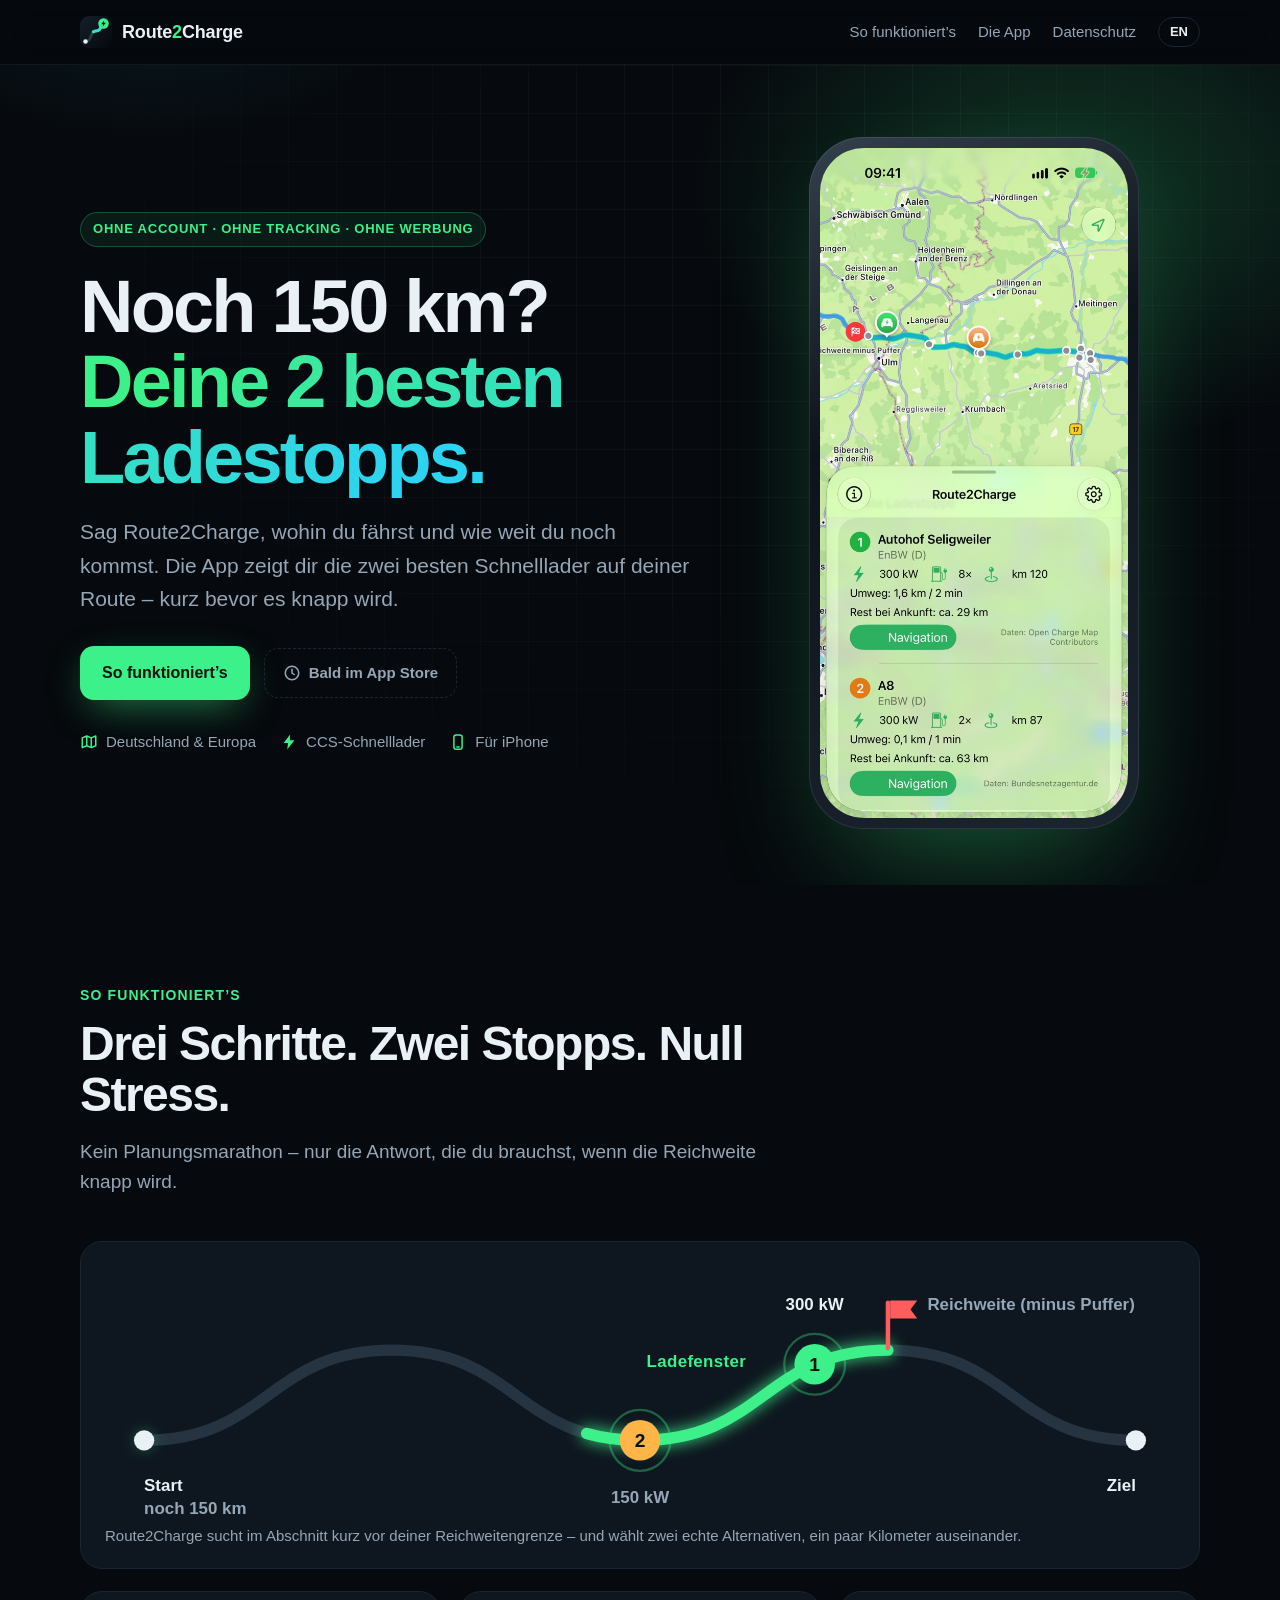
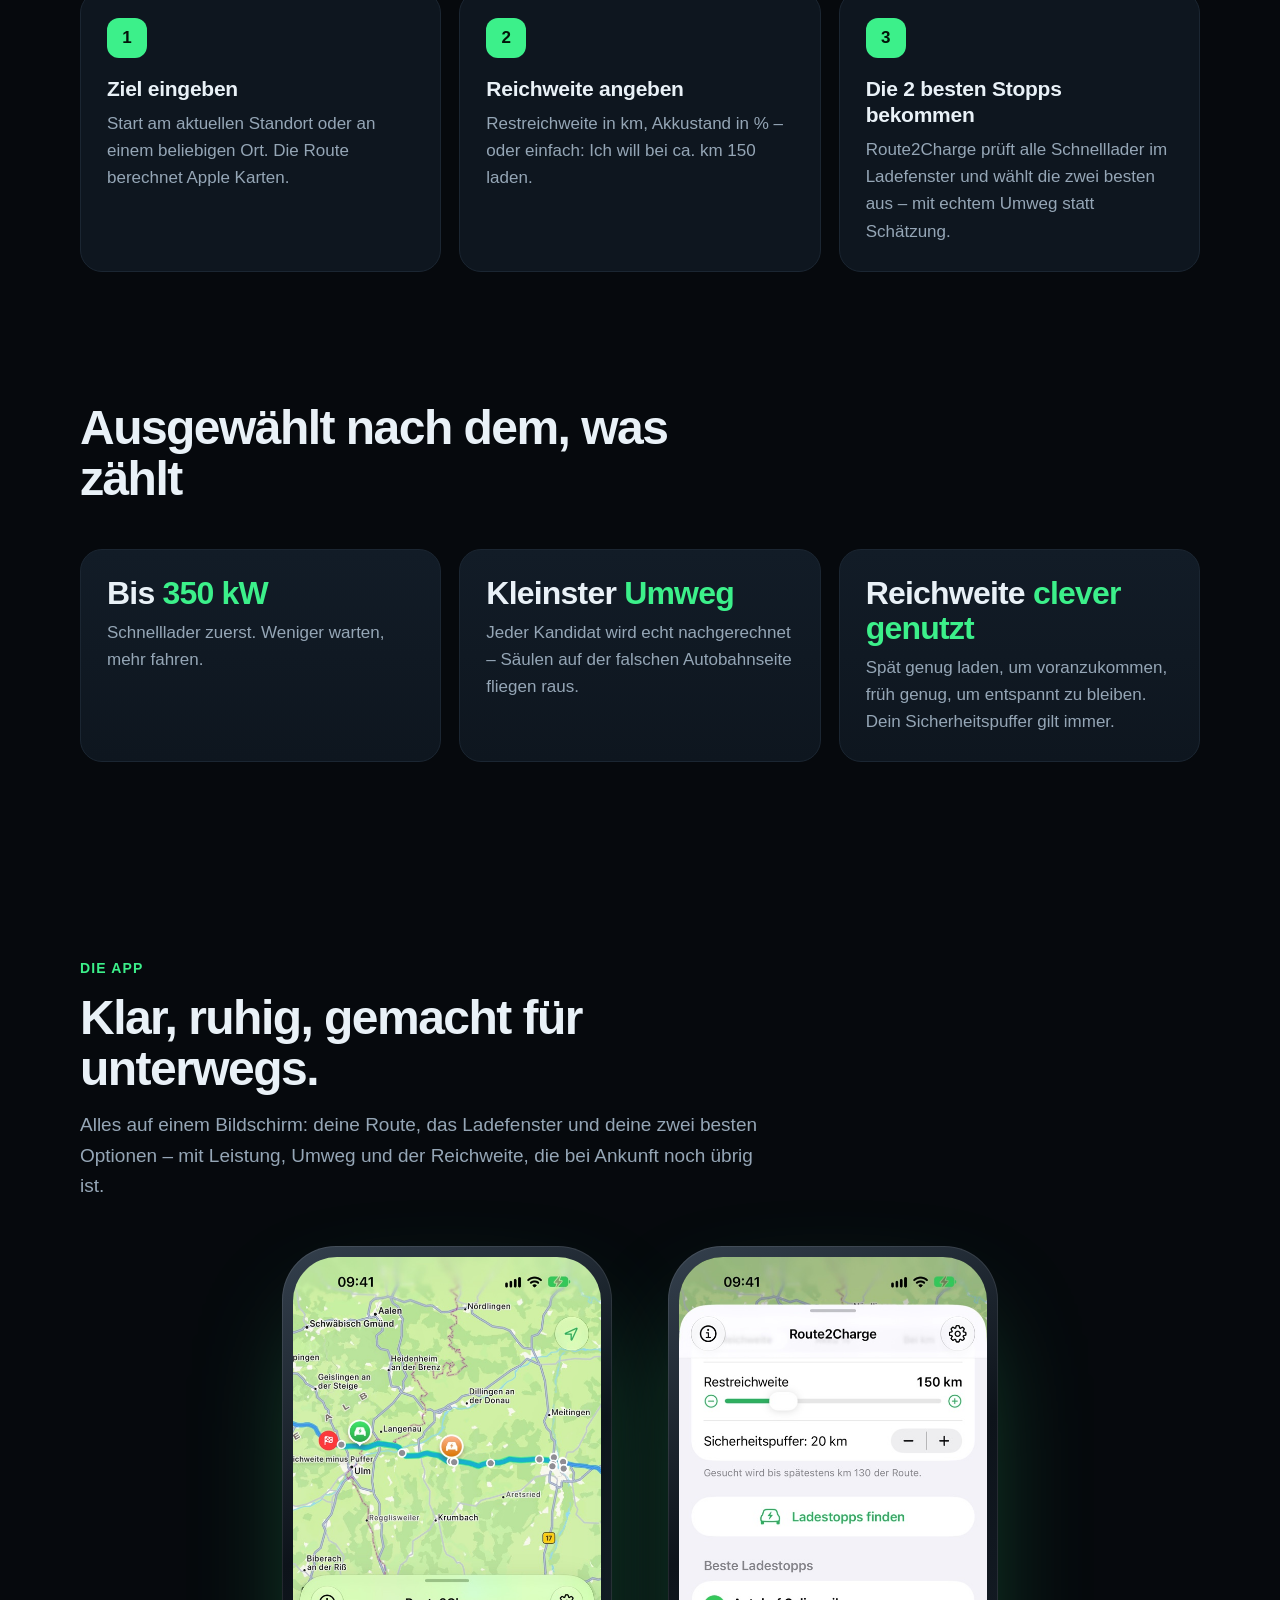
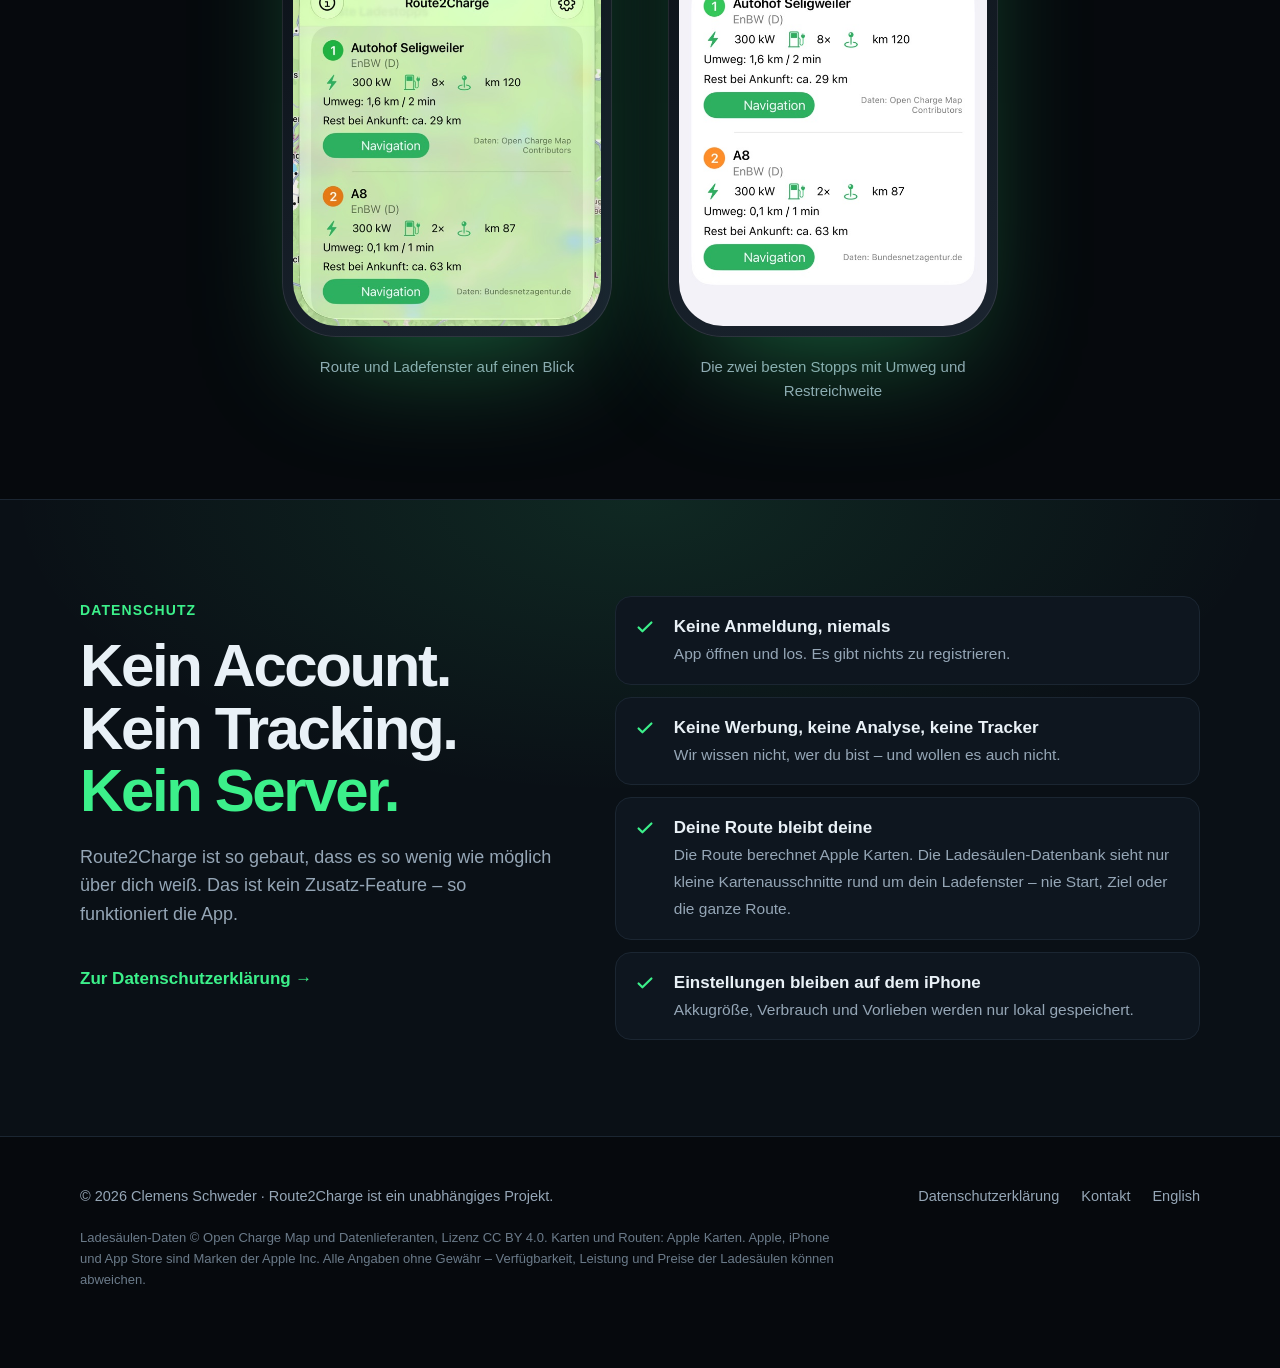
==== de/index.html @ 1ede8e58 "Website fuer Route2Charge (EN/DE) Statische Seite ohne JavaScript, Cookies und externe Dienste: Star" ====
<!doctype html>
<html lang="de">
<head>
<meta charset="utf-8">
<meta name="viewport" content="width=device-width, initial-scale=1, viewport-fit=cover">
<meta http-equiv="Content-Security-Policy" content="default-src 'self'; img-src 'self' data:; style-src 'self'; script-src 'none'; object-src 'none'; base-uri 'none'; form-action 'none'">
<meta name="referrer" content="no-referrer">
<title>Route2Charge – deine 2 besten Ladestopps</title>
<meta name="description" content="Noch 150 km? Route2Charge zeigt dir die zwei besten Schnelllader auf deiner Route – kurz bevor es knapp wird. Ohne Account, ohne Tracking, ohne Werbung.">
<meta name="theme-color" content="#06090d">
<meta name="color-scheme" content="dark">
<link rel="canonical" href="https://route2charge.github.io/de/">
<link rel="alternate" hreflang="en" href="https://route2charge.github.io/">
<link rel="alternate" hreflang="de" href="https://route2charge.github.io/de/">
<link rel="alternate" hreflang="x-default" href="https://route2charge.github.io/">
<link rel="icon" href="../assets/icon.svg" type="image/svg+xml">
<link rel="apple-touch-icon" href="../assets/apple-touch-icon.png">
<link rel="stylesheet" href="../assets/style.css">
<meta property="og:type" content="website">
<meta property="og:title" content="Route2Charge – deine 2 besten Ladestopps">
<meta property="og:description" content="Noch 150 km? Route2Charge zeigt dir die zwei besten Schnelllader auf deiner Route – kurz bevor es knapp wird. Ohne Account, ohne Tracking, ohne Werbung.">
<meta property="og:url" content="https://route2charge.github.io/de/">
<meta property="og:image" content="https://route2charge.github.io/assets/og-de.png">
<meta name="twitter:card" content="summary_large_image">
</head>
<body>
<a class="skip" href="#main">Zum Inhalt springen</a>
<header class="site-header">
  <div class="wrap">
    <a class="brand" href="index.html" aria-label="Route2Charge – Start">
      <img src="../assets/icon.svg" alt="" width="32" height="32">
      <span>Route<b>2</b>Charge</span>
    </a>
    <nav class="nav" aria-label="Main">
      <a class="hide-sm" href="#how">So funktioniert’s</a>
      <a class="hide-sm" href="#app">Die App</a>
      <a class="hide-sm" href="#privacy">Datenschutz</a>
      <a class="lang" href="../index.html" hreflang="en" lang="en" title="English">EN</a>
    </nav>
  </div>
</header>
<main id="main">
<section class="hero">
  <div class="wrap hero-grid">
    <div>
      <span class="eyebrow">Ohne Account · Ohne Tracking · Ohne Werbung</span>
      <h1>Noch 150&nbsp;km? <span class="glow">Deine 2 besten Ladestopps.</span></h1>
      <p class="lead">Sag Route2Charge, wohin du fährst und wie weit du noch kommst. Die App zeigt dir die zwei besten Schnelllader auf deiner Route – kurz bevor es knapp wird.</p>
      <div class="cta-row">
        <a class="btn btn-primary" href="#how">So funktioniert’s</a>
        <span class="pill"><svg viewBox="0 0 24 24" aria-hidden="true"><circle cx="12" cy="12" r="9" fill="none" stroke="currentColor" stroke-width="2"/><path fill="none" stroke="currentColor" stroke-width="2" stroke-linecap="round" d="M12 7v5l3 2"/></svg>Bald im App Store</span>
      </div>
      <ul class="facts">
<li><svg viewBox="0 0 24 24" aria-hidden="true"><path fill="none" stroke="currentColor" stroke-width="2" stroke-linejoin="round" d="M9 4 3 6.5v13L9 17l6 2.5 6-2.5v-13L15 6.5 9 4zm0 0v13m6-10.5v13"/></svg>Deutschland &amp; Europa</li>
<li><svg viewBox="0 0 24 24" aria-hidden="true"><path fill="currentColor" d="M13.5 2 4.8 13.2h5.9L9.6 22l9.6-12.4h-6.1z"/></svg>CCS-Schnelllader</li>
<li><svg viewBox="0 0 24 24" aria-hidden="true"><rect x="6.5" y="2.5" width="11" height="19" rx="3" fill="none" stroke="currentColor" stroke-width="2"/><path stroke="currentColor" stroke-width="2" stroke-linecap="round" d="M10.5 18.5h3"/></svg>Für iPhone</li>
      </ul>
    </div>
    <div class="phone"><img src="../assets/screens/route.jpg" alt="Route2Charge auf dem iPhone: Route von Karlsfeld nach Stuttgart mit grün markiertem Ladefenster und zwei empfohlenen Ladesäulen." width="1206" height="2622"></div>
  </div>
</section>

<section id="how">
  <div class="wrap">
    <div class="section-head">
      <span class="kicker">So funktioniert’s</span>
      <h2>Drei Schritte. Zwei Stopps. Null Stress.</h2>
      <p>Kein Planungsmarathon – nur die Antwort, die du brauchst, wenn die Reichweite knapp wird.</p>
    </div>
    <div class="route-card">
      <svg class="route-svg" viewBox="0 0 960 230" role="img" aria-labelledby="rt rd">
  <title id="rt">So wählt Route2Charge deine Ladestopps</title>
  <desc id="rd">Eine Route vom Start zum Ziel. Kurz vor der Reichweitengrenze ist ein grünes Ladefenster markiert, darin Empfehlung 1 und Empfehlung 2.</desc>
  <defs>
    <filter id="glow" x="-10%" y="-60%" width="120%" height="220%">
      <feGaussianBlur stdDeviation="7" result="b"/>
      <feMerge><feMergeNode in="b"/><feMergeNode in="SourceGraphic"/></feMerge>
    </filter>
  </defs>
  <path class="r-base" d="M40 160 C150 160 150 80 260 80 C370 80 370 160 480 160 C590 160 590 80 700 80 C810 80 810 160 920 160" fill="none" stroke-width="10" stroke-linecap="round"/>
  <path class="r-window" d="M40 160 C150 160 150 80 260 80 C370 80 370 160 480 160 C590 160 590 80 700 80 C810 80 810 160 920 160" pathLength="100" stroke-dasharray="0 45 30 100" fill="none" stroke-width="10" stroke-linecap="round" filter="url(#glow)"/>
  <text class="r-text-accent r-sm-hide" x="530" y="95" text-anchor="middle">Ladefenster</text>

  <circle class="r-dot" cx="40" cy="160" r="9"/>
  <text class="r-text-strong" x="40" y="205" text-anchor="start">Start</text>
  <text class="r-text r-sm-hide" x="40" y="225" text-anchor="start">noch 150 km</text>

  <g transform="translate(480 160)">
    <circle class="r-ring" r="27"/>
    <circle class="r-m2" r="18"/>
    <text class="r-num" y="6" text-anchor="middle">2</text>
  </g>
  <text class="r-text" x="480" y="216" text-anchor="middle">150 kW</text>

  <g transform="translate(635 92.5)">
    <circle class="r-ring" r="27"/>
    <circle class="r-m1" r="18"/>
    <text class="r-num" y="6" text-anchor="middle">1</text>
  </g>
  <text class="r-text-strong" x="635" y="44" text-anchor="middle">300 kW</text>

  <g transform="translate(700 80)">
    <rect class="r-flag" x="-2" y="-44" width="4" height="44" rx="2"/>
    <path class="r-flag" d="M2 -44 h24 l-6 8 6 8 h-24 z"/>
  </g>
  <text class="r-text r-sm-hide" x="735" y="44" text-anchor="start">Reichweite (minus Puffer)</text>

  <g transform="translate(920 160)">
    <circle class="r-dot" r="9"/>
  </g>
  <text class="r-text-strong" x="920" y="205" text-anchor="end">Ziel</text>
</svg>
      <p class="route-caption">Route2Charge sucht im Abschnitt kurz vor deiner Reichweitengrenze – und wählt zwei echte Alternativen, ein paar Kilometer auseinander.</p>
    </div>
    <div class="steps">
<article class="card"><div class="step-num">1</div><h3>Ziel eingeben</h3><p>Start am aktuellen Standort oder an einem beliebigen Ort. Die Route berechnet Apple Karten.</p></article>
<article class="card"><div class="step-num">2</div><h3>Reichweite angeben</h3><p>Restreichweite in km, Akkustand in % – oder einfach: Ich will bei ca. km 150 laden.</p></article>
<article class="card"><div class="step-num">3</div><h3>Die 2 besten Stopps bekommen</h3><p>Route2Charge prüft alle Schnelllader im Ladefenster und wählt die zwei besten aus – mit echtem Umweg statt Schätzung.</p></article>
    </div>
  </div>
</section>

<section class="criteria-section" aria-labelledby="crit">
  <div class="wrap">
    <div class="section-head"><h2 id="crit">Ausgewählt nach dem, was zählt</h2></div>
    <div class="criteria">
<article class="card"><div class="big">Bis <span>350&nbsp;kW</span></div><p>Schnelllader zuerst. Weniger warten, mehr fahren.</p></article>
<article class="card"><div class="big">Kleinster <span>Umweg</span></div><p>Jeder Kandidat wird echt nachgerechnet – Säulen auf der falschen Autobahnseite fliegen raus.</p></article>
<article class="card"><div class="big">Reichweite <span>clever genutzt</span></div><p>Spät genug laden, um voranzukommen, früh genug, um entspannt zu bleiben. Dein Sicherheitspuffer gilt immer.</p></article>
    </div>
  </div>
</section>

<section id="app">
  <div class="wrap">
    <div class="section-head">
      <span class="kicker">Die App</span>
      <h2>Klar, ruhig, gemacht für unterwegs.</h2>
      <p>Alles auf einem Bildschirm: deine Route, das Ladefenster und deine zwei besten Optionen – mit Leistung, Umweg und der Reichweite, die bei Ankunft noch übrig ist.</p>
    </div>
    <div class="screens">
<figure><div class="phone"><img src="../assets/screens/route.jpg" alt="Die Karte zeigt die Route, das grüne Ladefenster und beide empfohlenen Ladesäulen." width="1206" height="2622" loading="lazy"></div><figcaption>Route und Ladefenster auf einen Blick</figcaption></figure>
<figure><div class="phone"><img src="../assets/screens/stops.jpg" alt="Liste der zwei empfohlenen Ladesäulen mit Leistung, Anzahl Ladepunkte, Umweg und Restreichweite." width="1206" height="2622" loading="lazy"></div><figcaption>Die zwei besten Stopps mit Umweg und Restreichweite</figcaption></figure>
    </div>
  </div>
</section>

<section id="privacy" class="privacy-band">
  <div class="wrap privacy-grid">
    <div>
      <span class="kicker">Datenschutz</span>
      <p class="claim"><span>Kein Account.</span><span>Kein Tracking.</span><span>Kein Server.</span></p>
      <p>Route2Charge ist so gebaut, dass es so wenig wie möglich über dich weiß. Das ist kein Zusatz-Feature – so funktioniert die App.</p>
      <a class="more" href="datenschutz.html">Zur Datenschutzerklärung →</a>
    </div>
    <ul class="checklist">
<li><svg viewBox="0 0 24 24" aria-hidden="true"><path fill="none" stroke="currentColor" stroke-width="2.4" stroke-linecap="round" stroke-linejoin="round" d="M5 12.5l4.2 4.2L19 7"/></svg><div><strong>Keine Anmeldung, niemals</strong><span>App öffnen und los. Es gibt nichts zu registrieren.</span></div></li>
<li><svg viewBox="0 0 24 24" aria-hidden="true"><path fill="none" stroke="currentColor" stroke-width="2.4" stroke-linecap="round" stroke-linejoin="round" d="M5 12.5l4.2 4.2L19 7"/></svg><div><strong>Keine Werbung, keine Analyse, keine Tracker</strong><span>Wir wissen nicht, wer du bist – und wollen es auch nicht.</span></div></li>
<li><svg viewBox="0 0 24 24" aria-hidden="true"><path fill="none" stroke="currentColor" stroke-width="2.4" stroke-linecap="round" stroke-linejoin="round" d="M5 12.5l4.2 4.2L19 7"/></svg><div><strong>Deine Route bleibt deine</strong><span>Die Route berechnet Apple Karten. Die Ladesäulen-Datenbank sieht nur kleine Kartenausschnitte rund um dein Ladefenster – nie Start, Ziel oder die ganze Route.</span></div></li>
<li><svg viewBox="0 0 24 24" aria-hidden="true"><path fill="none" stroke="currentColor" stroke-width="2.4" stroke-linecap="round" stroke-linejoin="round" d="M5 12.5l4.2 4.2L19 7"/></svg><div><strong>Einstellungen bleiben auf dem iPhone</strong><span>Akkugröße, Verbrauch und Vorlieben werden nur lokal gespeichert.</span></div></li>
    </ul>
  </div>
</section>
</main>
<footer class="site-footer">
  <div class="wrap">
    <div class="footer-top">
      <span>© 2026 Clemens Schweder · Route2Charge ist ein unabhängiges Projekt.</span>
      <nav class="footer-links" aria-label="Footer">
        <a href="datenschutz.html">Datenschutzerklärung</a>
        <a href="mailto:route2charge@proton.me">Kontakt</a>
        <a href="../index.html" hreflang="en">English</a>
      </nav>
    </div>
    <p class="credits">Ladesäulen-Daten © Open Charge Map und Datenlieferanten, Lizenz CC BY 4.0. Karten und Routen: Apple Karten. Apple, iPhone und App Store sind Marken der Apple Inc. Alle Angaben ohne Gewähr – Verfügbarkeit, Leistung und Preise der Ladesäulen können abweichen.</p>
  </div>
</footer>
</body>
</html>
---- assets/style.css ----
/* Route2Charge – Website
   Bewusst schlicht: nur HTML + CSS, kein JavaScript, keine Cookies,
   keine externen Schriften oder Dienste. */

:root {
  --bg: #06090d;
  --bg-2: #0a1016;
  --card: #0e161f;
  --card-2: #121c27;
  --line: #1b2632;
  --text: #e9f1f7;
  --muted: #95a6b6;
  --faint: #6b7b8a;
  --accent: #3cf08a;
  --accent-2: #2dd4f0;
  --accent-ink: #03140a;
  --second: #ffb547;
  --danger: #ff5d5d;
  --radius: 22px;
  --max: 1120px;
  --font: -apple-system, BlinkMacSystemFont, "SF Pro Display", "SF Pro Text", "Segoe UI", Roboto, "Helvetica Neue", Arial, sans-serif;
}

* { box-sizing: border-box; }
html { -webkit-text-size-adjust: 100%; scroll-behavior: smooth; }
@media (prefers-reduced-motion: reduce) { html { scroll-behavior: auto; } }

body {
  margin: 0;
  background: var(--bg);
  color: var(--text);
  font-family: var(--font);
  font-size: 17px;
  line-height: 1.6;
  -webkit-font-smoothing: antialiased;
  text-rendering: optimizeLegibility;
}

img { max-width: 100%; height: auto; display: block; }
a { color: var(--accent); text-decoration: none; }
a:hover { text-decoration: underline; text-underline-offset: 3px; }
a:focus-visible { outline: 2px solid var(--accent); outline-offset: 3px; border-radius: 6px; }

.wrap { width: min(100% - 32px, var(--max)); margin-inline: auto; }
.skip { position: absolute; left: -999px; top: 8px; }
.skip:focus { left: 16px; z-index: 20; background: var(--accent); color: var(--accent-ink); padding: 8px 14px; border-radius: 10px; }

/* ---------- Header ---------- */
.site-header {
  position: sticky; top: 0; z-index: 10;
  background: rgba(6, 9, 13, .74);
  -webkit-backdrop-filter: saturate(160%) blur(14px);
  backdrop-filter: saturate(160%) blur(14px);
  border-bottom: 1px solid rgba(255, 255, 255, .06);
}
.site-header .wrap { display: flex; align-items: center; justify-content: space-between; height: 64px; gap: 16px; }
.brand { display: flex; align-items: center; gap: 10px; color: var(--text); font-weight: 750; font-size: 18px; letter-spacing: -.01em; }
.brand:hover { text-decoration: none; }
.brand img { width: 32px; height: 32px; border-radius: 9px; }
.brand b { color: var(--accent); font-weight: 850; }
.nav { display: flex; align-items: center; gap: 22px; font-size: 15px; }
.nav a { color: var(--muted); }
.nav a:hover { color: var(--text); text-decoration: none; }
.nav .lang { border: 1px solid var(--line); padding: 4px 11px; border-radius: 999px; color: var(--text); font-weight: 650; font-size: 13px; }
.nav .lang:hover { border-color: var(--accent); }
@media (max-width: 720px) { .nav .hide-sm { display: none; } }

/* ---------- Hero ---------- */
.hero { position: relative; overflow: hidden; padding: 72px 0 56px; isolation: isolate; }
.hero::before {
  content: ""; position: absolute; inset: -30% -10% -10% -10%; z-index: -2;
  background:
    radial-gradient(620px 420px at 78% 32%, rgba(60, 240, 138, .20), transparent 62%),
    radial-gradient(520px 380px at 18% 8%, rgba(45, 212, 240, .13), transparent 62%);
}
.hero::after {
  content: ""; position: absolute; inset: 0; z-index: -1;
  background-image:
    linear-gradient(rgba(255, 255, 255, .035) 1px, transparent 1px),
    linear-gradient(90deg, rgba(255, 255, 255, .035) 1px, transparent 1px);
  background-size: 48px 48px;
  -webkit-mask-image: radial-gradient(ellipse at 60% 30%, #000 25%, transparent 72%);
  mask-image: radial-gradient(ellipse at 60% 30%, #000 25%, transparent 72%);
}
.hero-grid { display: grid; grid-template-columns: 1.15fr .85fr; gap: 56px; align-items: center; }
@media (max-width: 900px) { .hero-grid { grid-template-columns: 1fr; gap: 48px; } }

.eyebrow {
  display: inline-flex; align-items: center; gap: 8px;
  font-size: 13px; font-weight: 650; letter-spacing: .06em; text-transform: uppercase;
  color: var(--accent); background: rgba(60, 240, 138, .08);
  border: 1px solid rgba(60, 240, 138, .25); padding: 6px 12px; border-radius: 999px;
}
h1 { font-size: clamp(42px, 6.4vw, 74px); line-height: 1.02; letter-spacing: -.038em; margin: 22px 0 20px; font-weight: 850; }
.glow {
  background: linear-gradient(92deg, var(--accent) 10%, var(--accent-2) 90%);
  -webkit-background-clip: text; background-clip: text; color: transparent;
}
.lead { font-size: clamp(18px, 2vw, 21px); color: var(--muted); max-width: 33em; margin: 0 0 30px; }
.cta-row { display: flex; flex-wrap: wrap; gap: 14px; align-items: center; }
.btn { display: inline-flex; align-items: center; gap: 10px; padding: 14px 22px; border-radius: 14px; font-weight: 700; font-size: 16px; }
.btn:hover { text-decoration: none; }
.btn-primary { background: var(--accent); color: var(--accent-ink); box-shadow: 0 12px 40px -12px rgba(60, 240, 138, .65); }
.btn-primary:hover { filter: brightness(1.06); }
.pill { display: inline-flex; align-items: center; gap: 8px; padding: 12px 18px; border-radius: 14px; border: 1px dashed var(--line); color: var(--muted); font-size: 15px; font-weight: 600; }
.pill svg { width: 18px; height: 18px; }
.facts { display: flex; flex-wrap: wrap; gap: 10px 24px; margin: 30px 0 0; padding: 0; list-style: none; color: var(--muted); font-size: 15px; }
.facts li { display: flex; align-items: center; gap: 8px; }
.facts svg { width: 18px; height: 18px; color: var(--accent); flex: none; }

/* ---------- Phone frame ---------- */
.phone {
  position: relative; width: min(100%, 330px); margin-inline: auto;
  border-radius: 54px; padding: 11px;
  background: linear-gradient(155deg, #34404d, #0d131a 38%, #1b2530 100%);
  box-shadow: 0 50px 120px -36px rgba(60, 240, 138, .38), 0 0 0 1px rgba(255, 255, 255, .09) inset;
}
.phone img { border-radius: 44px; width: 100%; background: #0b1117; }

/* ---------- Sections ---------- */
section { padding: 96px 0; }
.section-head { max-width: 700px; margin-bottom: 44px; }
.kicker { color: var(--accent); font-weight: 700; font-size: 14px; letter-spacing: .08em; text-transform: uppercase; }
h2 { font-size: clamp(32px, 4.2vw, 48px); line-height: 1.07; letter-spacing: -.032em; margin: 10px 0 16px; font-weight: 820; }
.section-head p { color: var(--muted); font-size: 19px; margin: 0; }

/* Route illustration */
.route-card { background: var(--card); border: 1px solid var(--line); border-radius: var(--radius); padding: 18px 18px 10px; margin-bottom: 22px; overflow: hidden; }
.route-svg { width: 100%; height: auto; display: block; }
.route-caption { color: var(--muted); font-size: 15px; margin: 4px 6px 10px; }
.r-base { stroke: #263442; }
.r-window { stroke: var(--accent); }
.r-text { fill: var(--muted); font: 600 15px var(--font); }
.r-text-strong { fill: var(--text); font: 700 15px var(--font); }
.r-text-accent { fill: var(--accent); font: 700 15px var(--font); letter-spacing: .02em; }
.r-num { fill: var(--accent-ink); font: 800 17px var(--font); }
.r-m1 { fill: var(--accent); }
.r-m2 { fill: var(--second); }
.r-flag { fill: var(--danger); }
.r-dot { fill: var(--text); }
.r-ring { fill: none; stroke: rgba(60, 240, 138, .35); stroke-width: 2; }
@media (max-width: 640px) {
  .r-text, .r-text-strong { font-size: 30px; }
  .r-sm-hide { display: none; }
  .route-card { padding: 14px 12px 6px; }
}

/* Steps */
.steps { display: grid; grid-template-columns: repeat(3, 1fr); gap: 18px; }
@media (max-width: 860px) { .steps { grid-template-columns: 1fr; } }
.card { background: var(--card); border: 1px solid var(--line); border-radius: var(--radius); padding: 26px; }
.step-num { width: 40px; height: 40px; border-radius: 12px; display: grid; place-items: center; font-weight: 850; color: var(--accent-ink); background: var(--accent); margin-bottom: 18px; }
.card h3 { margin: 0 0 8px; font-size: 21px; letter-spacing: -.012em; line-height: 1.25; }
.card p { margin: 0; color: var(--muted); }

/* Criteria */
.criteria-section { padding-top: 24px; }
.criteria { display: grid; grid-template-columns: repeat(3, 1fr); gap: 18px; margin-top: 18px; }
@media (max-width: 860px) { .criteria { grid-template-columns: 1fr; } }
.criteria .card { background: linear-gradient(180deg, var(--card-2), var(--card)); }
.big { font-size: 32px; font-weight: 850; letter-spacing: -.025em; line-height: 1.1; margin-bottom: 8px; }
.big span { color: var(--accent); }

/* Screens */
.screens { display: grid; grid-template-columns: repeat(2, minmax(0, 330px)); gap: 56px; justify-content: center; }
@media (max-width: 760px) { .screens { grid-template-columns: minmax(0, 310px); gap: 48px; } }
figure { margin: 0; }
figcaption { text-align: center; color: var(--muted); margin-top: 18px; font-size: 15px; }

/* Privacy band */
.privacy-band {
  background: radial-gradient(900px 420px at 50% 0%, rgba(60, 240, 138, .11), transparent 70%), var(--bg-2);
  border-top: 1px solid var(--line); border-bottom: 1px solid var(--line);
}
.privacy-grid { display: grid; grid-template-columns: .9fr 1.1fr; gap: 56px; align-items: start; }
@media (max-width: 860px) { .privacy-grid { grid-template-columns: 1fr; gap: 32px; } }
.privacy-grid .claim { color: var(--text); font-size: clamp(38px, 5vw, 60px); font-weight: 850; letter-spacing: -.04em; line-height: 1.04; margin: 12px 0 20px; }
.privacy-grid .claim span { display: block; }
.privacy-grid .claim span:last-child { color: var(--accent); }
.privacy-grid p { color: var(--muted); font-size: 18px; }
.checklist { list-style: none; padding: 0; margin: 0; display: grid; gap: 12px; }
.checklist li { display: grid; grid-template-columns: 26px 1fr; gap: 14px; background: var(--card); border: 1px solid var(--line); border-radius: 16px; padding: 16px 18px; }
.checklist svg { width: 22px; height: 22px; color: var(--accent); margin-top: 3px; }
.checklist strong { display: block; font-size: 17px; }
.checklist span { color: var(--muted); font-size: 15.5px; }
.more { display: inline-block; margin-top: 18px; font-weight: 650; }

/* Footer */
.site-footer { padding: 48px 0 64px; color: var(--muted); font-size: 14.5px; }
.footer-top { display: flex; flex-wrap: wrap; gap: 14px 32px; justify-content: space-between; align-items: center; }
.footer-links { display: flex; flex-wrap: wrap; gap: 8px 22px; }
.footer-links a { color: var(--muted); }
.footer-links a:hover { color: var(--text); }
.credits { margin-top: 20px; font-size: 13px; color: var(--faint); max-width: 760px; }

/* Legal pages */
.legal { padding: 64px 0 88px; }
.legal .wrap { max-width: 760px; }
.legal h1 { font-size: clamp(36px, 5vw, 52px); margin-top: 8px; }
.legal h2 { font-size: 24px; margin: 44px 0 10px; letter-spacing: -.015em; }
.legal h3 { font-size: 18px; margin: 26px 0 6px; }
.legal p, .legal li { color: #c7d3dd; }
.legal ul { padding-left: 22px; }
.legal .meta { color: var(--muted); }
.summary { background: var(--card); border: 1px solid var(--line); border-left: 3px solid var(--accent); border-radius: 0 16px 16px 0; padding: 16px 20px; }
.summary p { margin: 0; }

/* 404 */
.notfound { padding: 120px 0; text-align: center; }
.notfound h1 { font-size: clamp(40px, 6vw, 64px); }
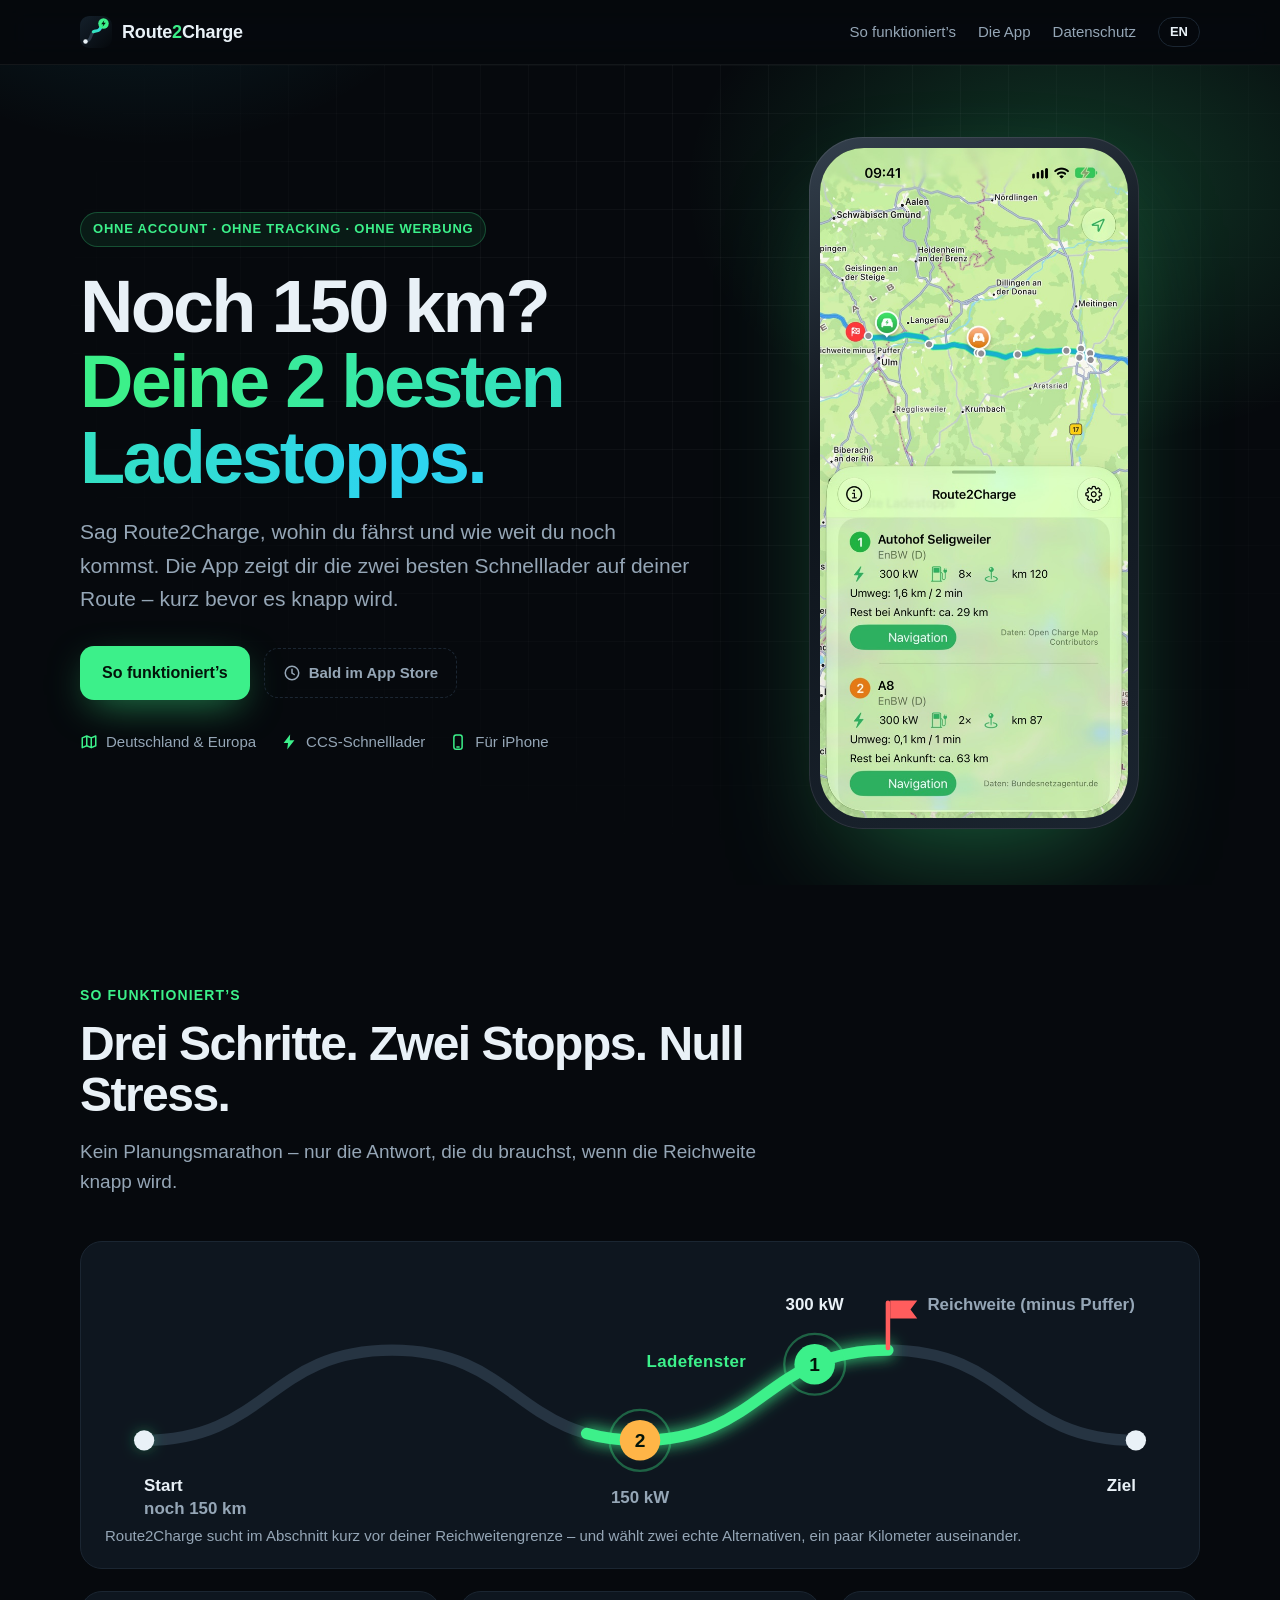
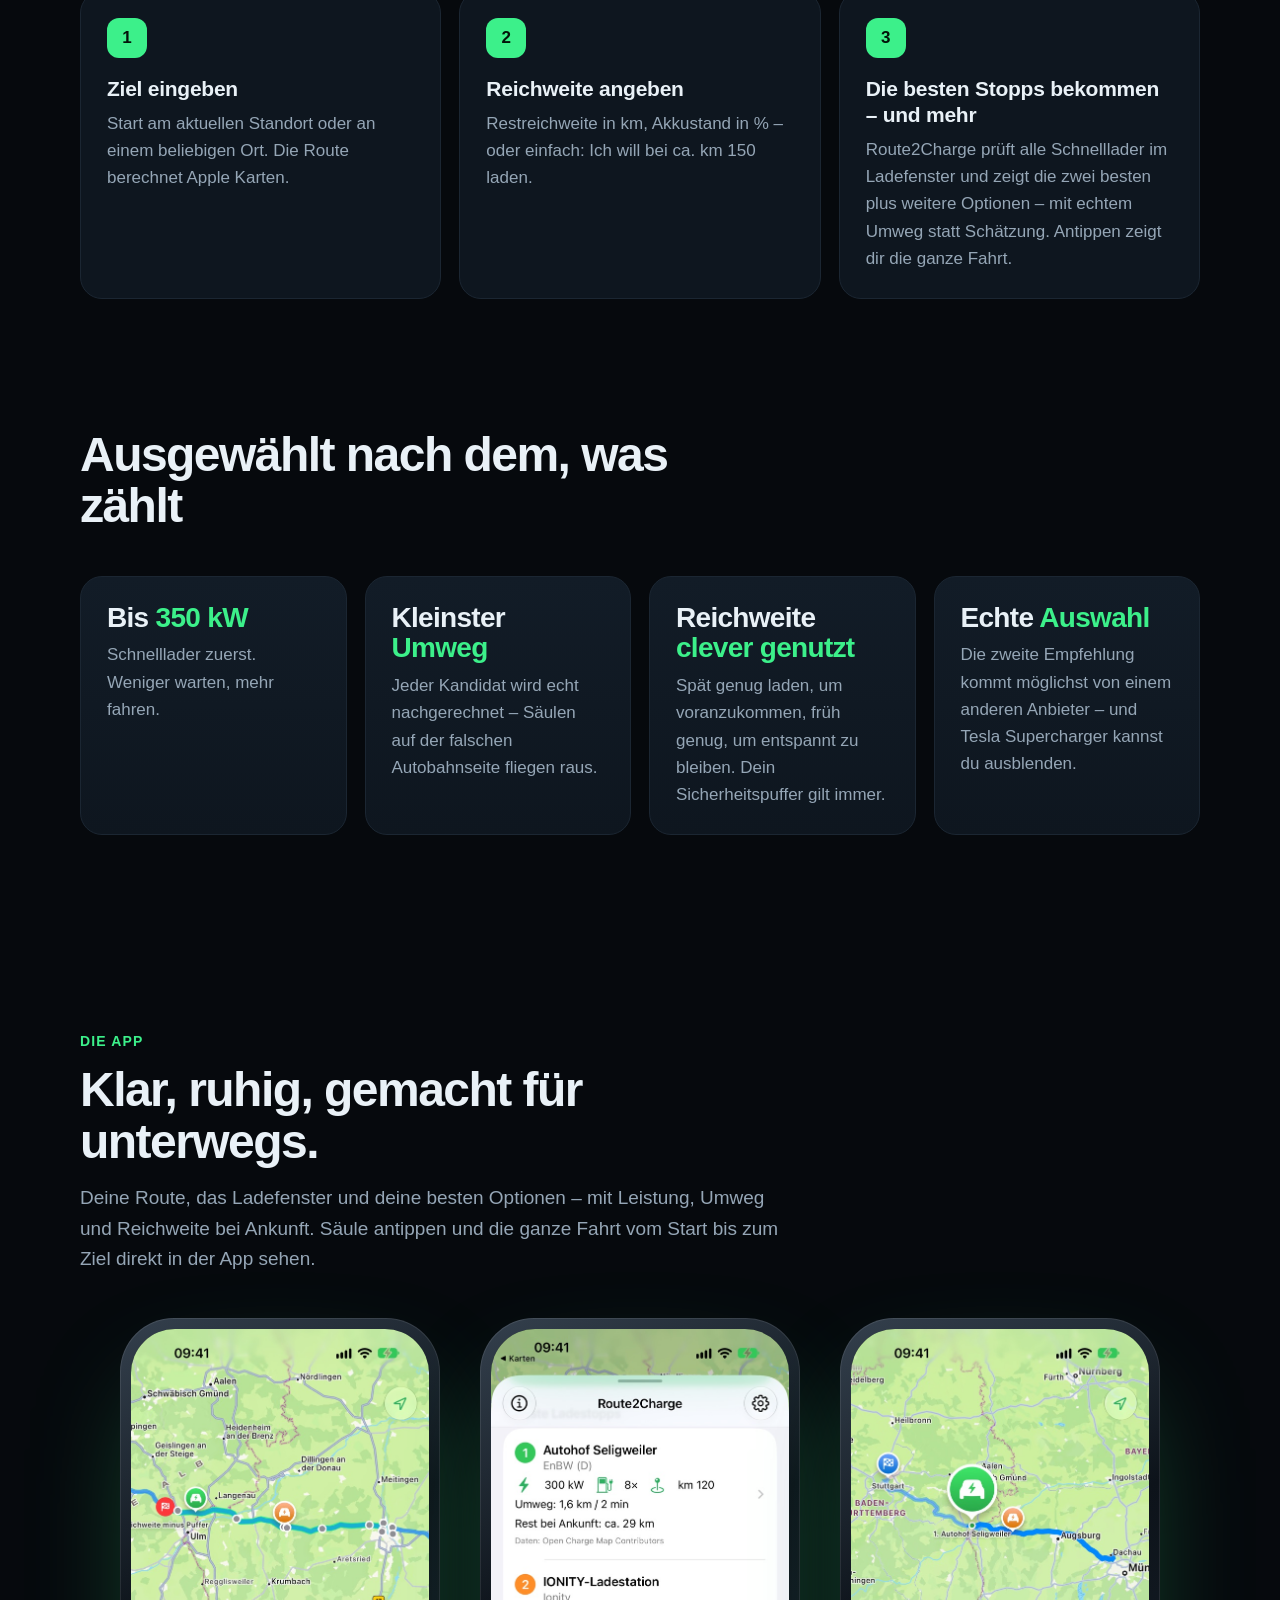
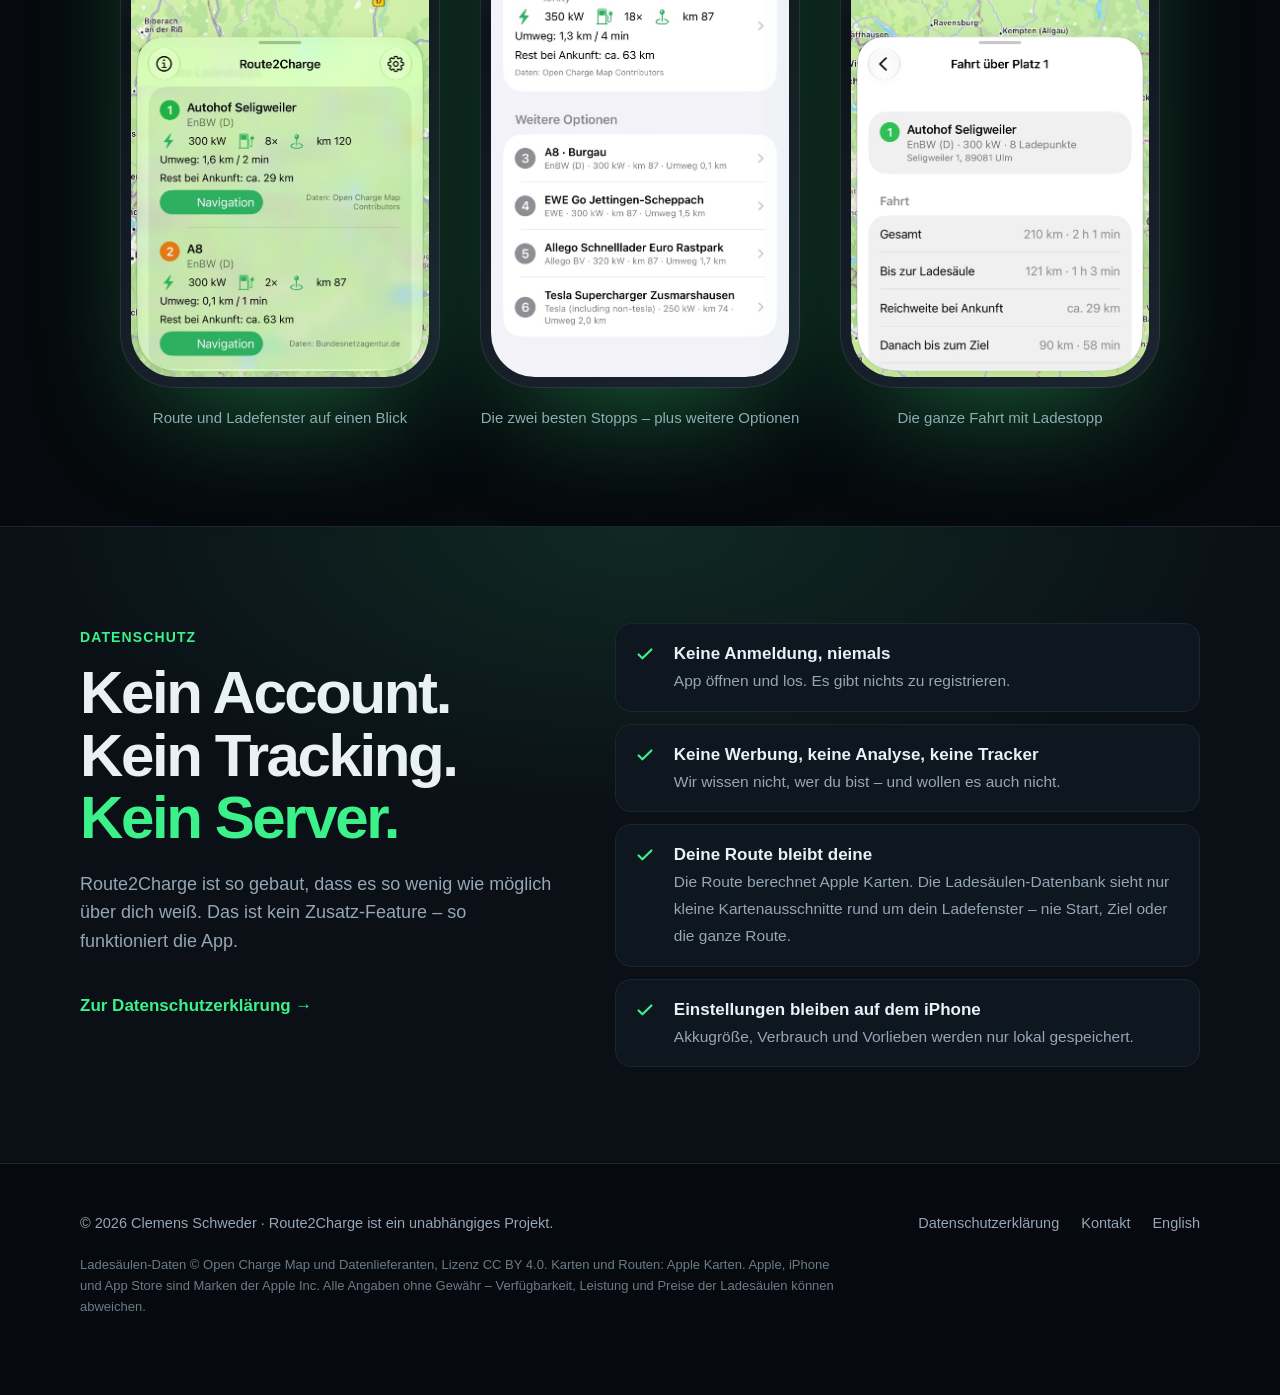
==== commit c5ec9f22: "Website: neue App-Funktionen und drei Screenshots Schritt 3 und vierte Karte "Echte Auswahl" ergaenz" ====
--- a/de/index.html
+++ b/de/index.html
@@ -115,7 +115,7 @@
     <div class="steps">
 <article class="card"><div class="step-num">1</div><h3>Ziel eingeben</h3><p>Start am aktuellen Standort oder an einem beliebigen Ort. Die Route berechnet Apple Karten.</p></article>
 <article class="card"><div class="step-num">2</div><h3>Reichweite angeben</h3><p>Restreichweite in km, Akkustand in % – oder einfach: Ich will bei ca. km 150 laden.</p></article>
-<article class="card"><div class="step-num">3</div><h3>Die 2 besten Stopps bekommen</h3><p>Route2Charge prüft alle Schnelllader im Ladefenster und wählt die zwei besten aus – mit echtem Umweg statt Schätzung.</p></article>
+<article class="card"><div class="step-num">3</div><h3>Die besten Stopps bekommen – und mehr</h3><p>Route2Charge prüft alle Schnelllader im Ladefenster und zeigt die zwei besten plus weitere Optionen – mit echtem Umweg statt Schätzung. Antippen zeigt dir die ganze Fahrt.</p></article>
     </div>
   </div>
 </section>
@@ -127,6 +127,7 @@
 <article class="card"><div class="big">Bis <span>350&nbsp;kW</span></div><p>Schnelllader zuerst. Weniger warten, mehr fahren.</p></article>
 <article class="card"><div class="big">Kleinster <span>Umweg</span></div><p>Jeder Kandidat wird echt nachgerechnet – Säulen auf der falschen Autobahnseite fliegen raus.</p></article>
 <article class="card"><div class="big">Reichweite <span>clever genutzt</span></div><p>Spät genug laden, um voranzukommen, früh genug, um entspannt zu bleiben. Dein Sicherheitspuffer gilt immer.</p></article>
+<article class="card"><div class="big">Echte <span>Auswahl</span></div><p>Die zweite Empfehlung kommt möglichst von einem anderen Anbieter – und Tesla Supercharger kannst du ausblenden.</p></article>
     </div>
   </div>
 </section>
@@ -136,11 +137,12 @@
     <div class="section-head">
       <span class="kicker">Die App</span>
       <h2>Klar, ruhig, gemacht für unterwegs.</h2>
-      <p>Alles auf einem Bildschirm: deine Route, das Ladefenster und deine zwei besten Optionen – mit Leistung, Umweg und der Reichweite, die bei Ankunft noch übrig ist.</p>
+      <p>Deine Route, das Ladefenster und deine besten Optionen – mit Leistung, Umweg und Reichweite bei Ankunft. Säule antippen und die ganze Fahrt vom Start bis zum Ziel direkt in der App sehen.</p>
     </div>
     <div class="screens">
 <figure><div class="phone"><img src="../assets/screens/route.jpg" alt="Die Karte zeigt die Route, das grüne Ladefenster und beide empfohlenen Ladesäulen." width="1206" height="2622" loading="lazy"></div><figcaption>Route und Ladefenster auf einen Blick</figcaption></figure>
-<figure><div class="phone"><img src="../assets/screens/stops.jpg" alt="Liste der zwei empfohlenen Ladesäulen mit Leistung, Anzahl Ladepunkte, Umweg und Restreichweite." width="1206" height="2622" loading="lazy"></div><figcaption>Die zwei besten Stopps mit Umweg und Restreichweite</figcaption></figure>
+<figure><div class="phone"><img src="../assets/screens/stops.jpg" alt="Liste der zwei empfohlenen Ladesäulen mit Leistung, Ladepunkten, Umweg und Restreichweite, darunter weitere Optionen anderer Anbieter." width="1206" height="2622" loading="lazy"></div><figcaption>Die zwei besten Stopps – plus weitere Optionen</figcaption></figure>
+<figure><div class="phone"><img src="../assets/screens/trip.jpg" alt="Karte der ganzen Fahrt vom Start über die Ladesäule zum Ziel, mit Gesamtstrecke, Fahrzeit und Reichweite bei Ankunft." width="1206" height="2622" loading="lazy"></div><figcaption>Die ganze Fahrt mit Ladestopp</figcaption></figure>
     </div>
   </div>
 </section>
--- a/assets/style.css
+++ b/assets/style.css
@@ -155,15 +155,17 @@
 
 /* Criteria */
 .criteria-section { padding-top: 24px; }
-.criteria { display: grid; grid-template-columns: repeat(3, 1fr); gap: 18px; margin-top: 18px; }
-@media (max-width: 860px) { .criteria { grid-template-columns: 1fr; } }
+.criteria { display: grid; grid-template-columns: repeat(4, 1fr); gap: 18px; margin-top: 18px; }
+@media (max-width: 1060px) { .criteria { grid-template-columns: repeat(2, 1fr); } }
+@media (max-width: 640px) { .criteria { grid-template-columns: 1fr; } }
 .criteria .card { background: linear-gradient(180deg, var(--card-2), var(--card)); }
-.big { font-size: 32px; font-weight: 850; letter-spacing: -.025em; line-height: 1.1; margin-bottom: 8px; }
+.big { font-size: 28px; font-weight: 850; letter-spacing: -.025em; line-height: 1.1; margin-bottom: 8px; }
 .big span { color: var(--accent); }
 
 /* Screens */
-.screens { display: grid; grid-template-columns: repeat(2, minmax(0, 330px)); gap: 56px; justify-content: center; }
-@media (max-width: 760px) { .screens { grid-template-columns: minmax(0, 310px); gap: 48px; } }
+.screens { display: grid; grid-template-columns: repeat(3, minmax(0, 320px)); gap: 40px; justify-content: center; }
+@media (max-width: 1060px) { .screens { grid-template-columns: repeat(2, minmax(0, 310px)); } }
+@media (max-width: 700px) { .screens { grid-template-columns: minmax(0, 300px); gap: 48px; } }
 figure { margin: 0; }
 figcaption { text-align: center; color: var(--muted); margin-top: 18px; font-size: 15px; }
 
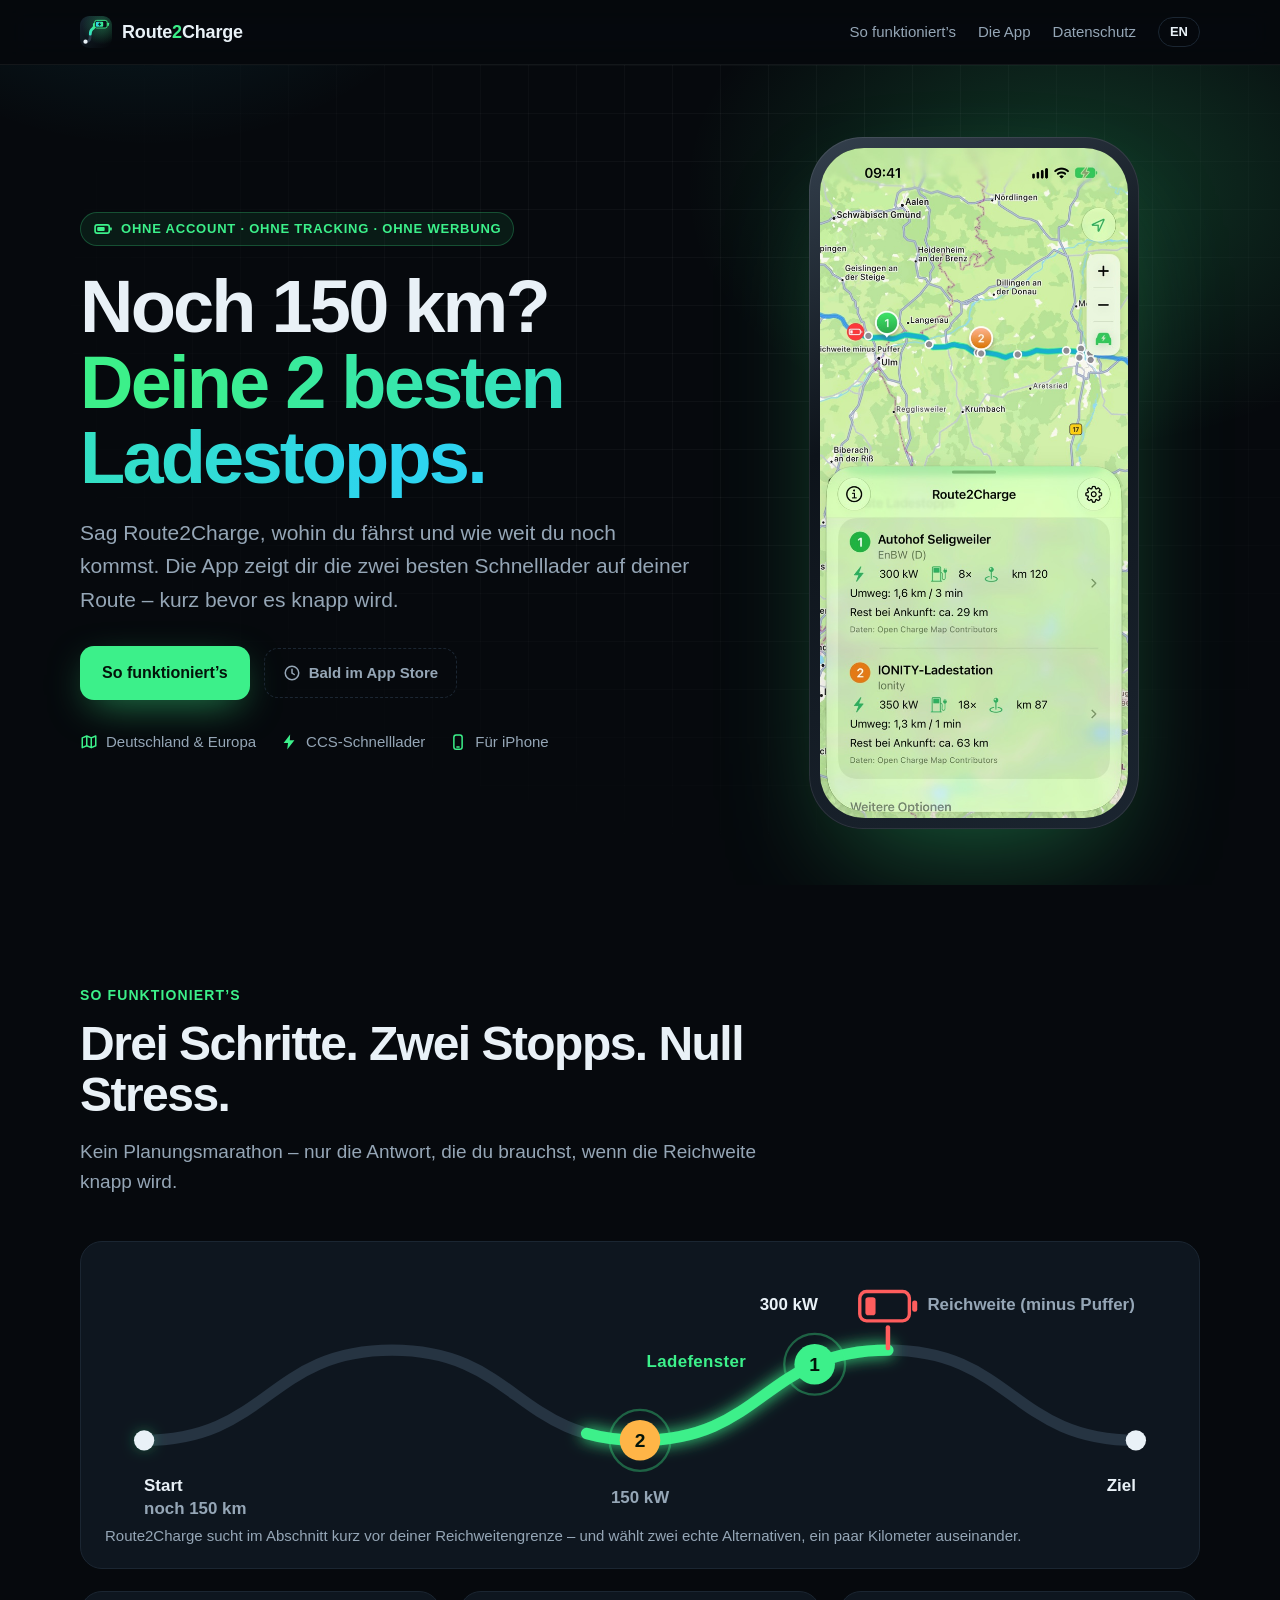
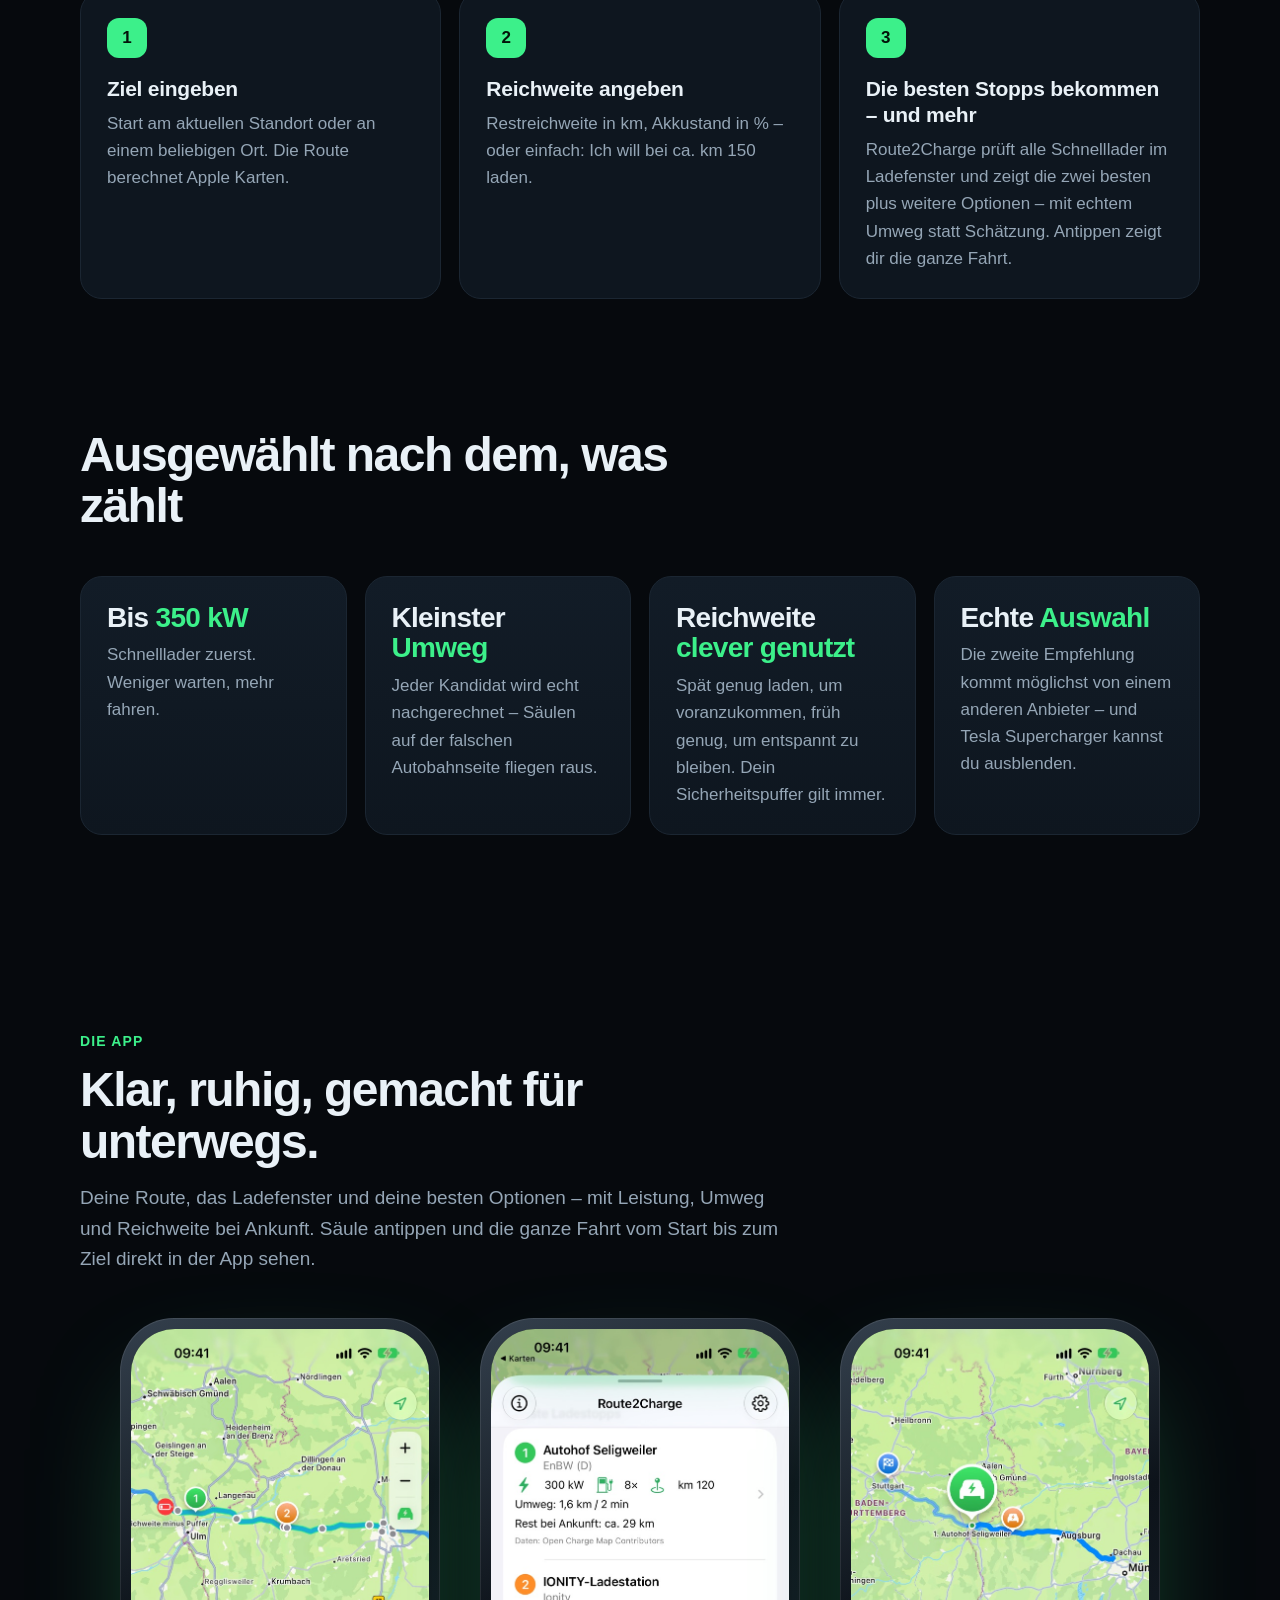
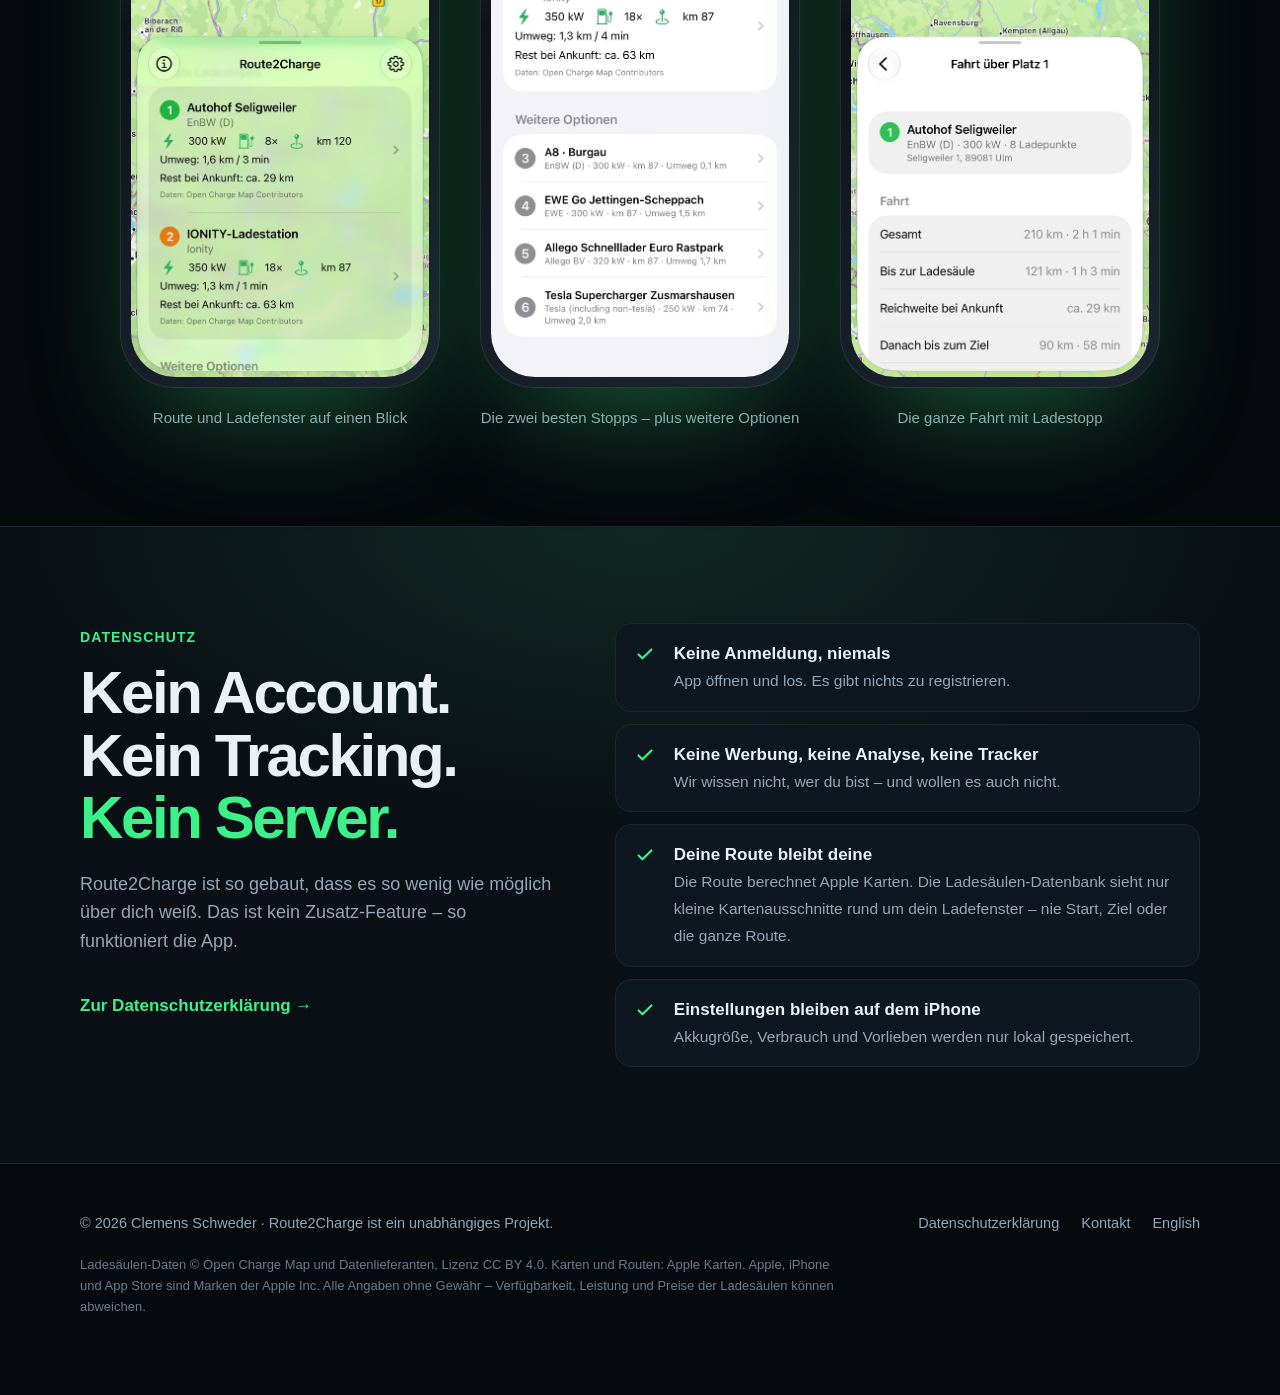
==== commit b92d9de3: "Website: Batterie im Logo und in der Grafik, neues Titelbild Co-Authored-By: Claude Opus 5.5 <norepl" ====
--- a/de/index.html
+++ b/de/index.html
@@ -43,7 +43,7 @@
 <section class="hero">
   <div class="wrap hero-grid">
     <div>
-      <span class="eyebrow">Ohne Account · Ohne Tracking · Ohne Werbung</span>
+      <span class="eyebrow"><svg viewBox="0 0 24 24" aria-hidden="true"><rect x="2.5" y="7" width="17" height="10" rx="2.5" fill="none" stroke="currentColor" stroke-width="2"/><rect x="20.5" y="10" width="2" height="4" rx="1" fill="currentColor"/><rect x="5" y="9.5" width="9" height="5" rx="1.2" fill="currentColor"/></svg>Ohne Account · Ohne Tracking · Ohne Werbung</span>
       <h1>Noch 150&nbsp;km? <span class="glow">Deine 2 besten Ladestopps.</span></h1>
       <p class="lead">Sag Route2Charge, wohin du fährst und wie weit du noch kommst. Die App zeigt dir die zwei besten Schnelllader auf deiner Route – kurz bevor es knapp wird.</p>
       <div class="cta-row">
@@ -97,11 +97,15 @@
     <circle class="r-m1" r="18"/>
     <text class="r-num" y="6" text-anchor="middle">1</text>
   </g>
-  <text class="r-text-strong" x="635" y="44" text-anchor="middle">300 kW</text>
+  <text class="r-text-strong" x="612" y="44" text-anchor="middle">300 kW</text>
 
   <g transform="translate(700 80)">
-    <rect class="r-flag" x="-2" y="-44" width="4" height="44" rx="2"/>
-    <path class="r-flag" d="M2 -44 h24 l-6 8 6 8 h-24 z"/>
+    <rect class="r-flag" x="-2" y="-22" width="4" height="22" rx="2"/>
+    <g transform="translate(-25 -52)">
+      <rect class="r-batt" x="0" y="0" width="44" height="26" rx="6"/>
+      <rect class="r-flag" x="46.5" y="8" width="4.5" height="10" rx="2"/>
+      <rect class="r-flag" x="5" y="5" width="9" height="16" rx="2.5"/>
+    </g>
   </g>
   <text class="r-text r-sm-hide" x="735" y="44" text-anchor="start">Reichweite (minus Puffer)</text>
 
--- a/assets/style.css
+++ b/assets/style.css
@@ -91,6 +91,7 @@
   color: var(--accent); background: rgba(60, 240, 138, .08);
   border: 1px solid rgba(60, 240, 138, .25); padding: 6px 12px; border-radius: 999px;
 }
+.eyebrow svg { width: 20px; height: 20px; flex: none; }
 h1 { font-size: clamp(42px, 6.4vw, 74px); line-height: 1.02; letter-spacing: -.038em; margin: 22px 0 20px; font-weight: 850; }
 .glow {
   background: linear-gradient(92deg, var(--accent) 10%, var(--accent-2) 90%);
@@ -137,6 +138,7 @@
 .r-m1 { fill: var(--accent); }
 .r-m2 { fill: var(--second); }
 .r-flag { fill: var(--danger); }
+.r-batt { fill: var(--card); stroke: var(--danger); stroke-width: 3; }
 .r-dot { fill: var(--text); }
 .r-ring { fill: none; stroke: rgba(60, 240, 138, .35); stroke-width: 2; }
 @media (max-width: 640px) {
